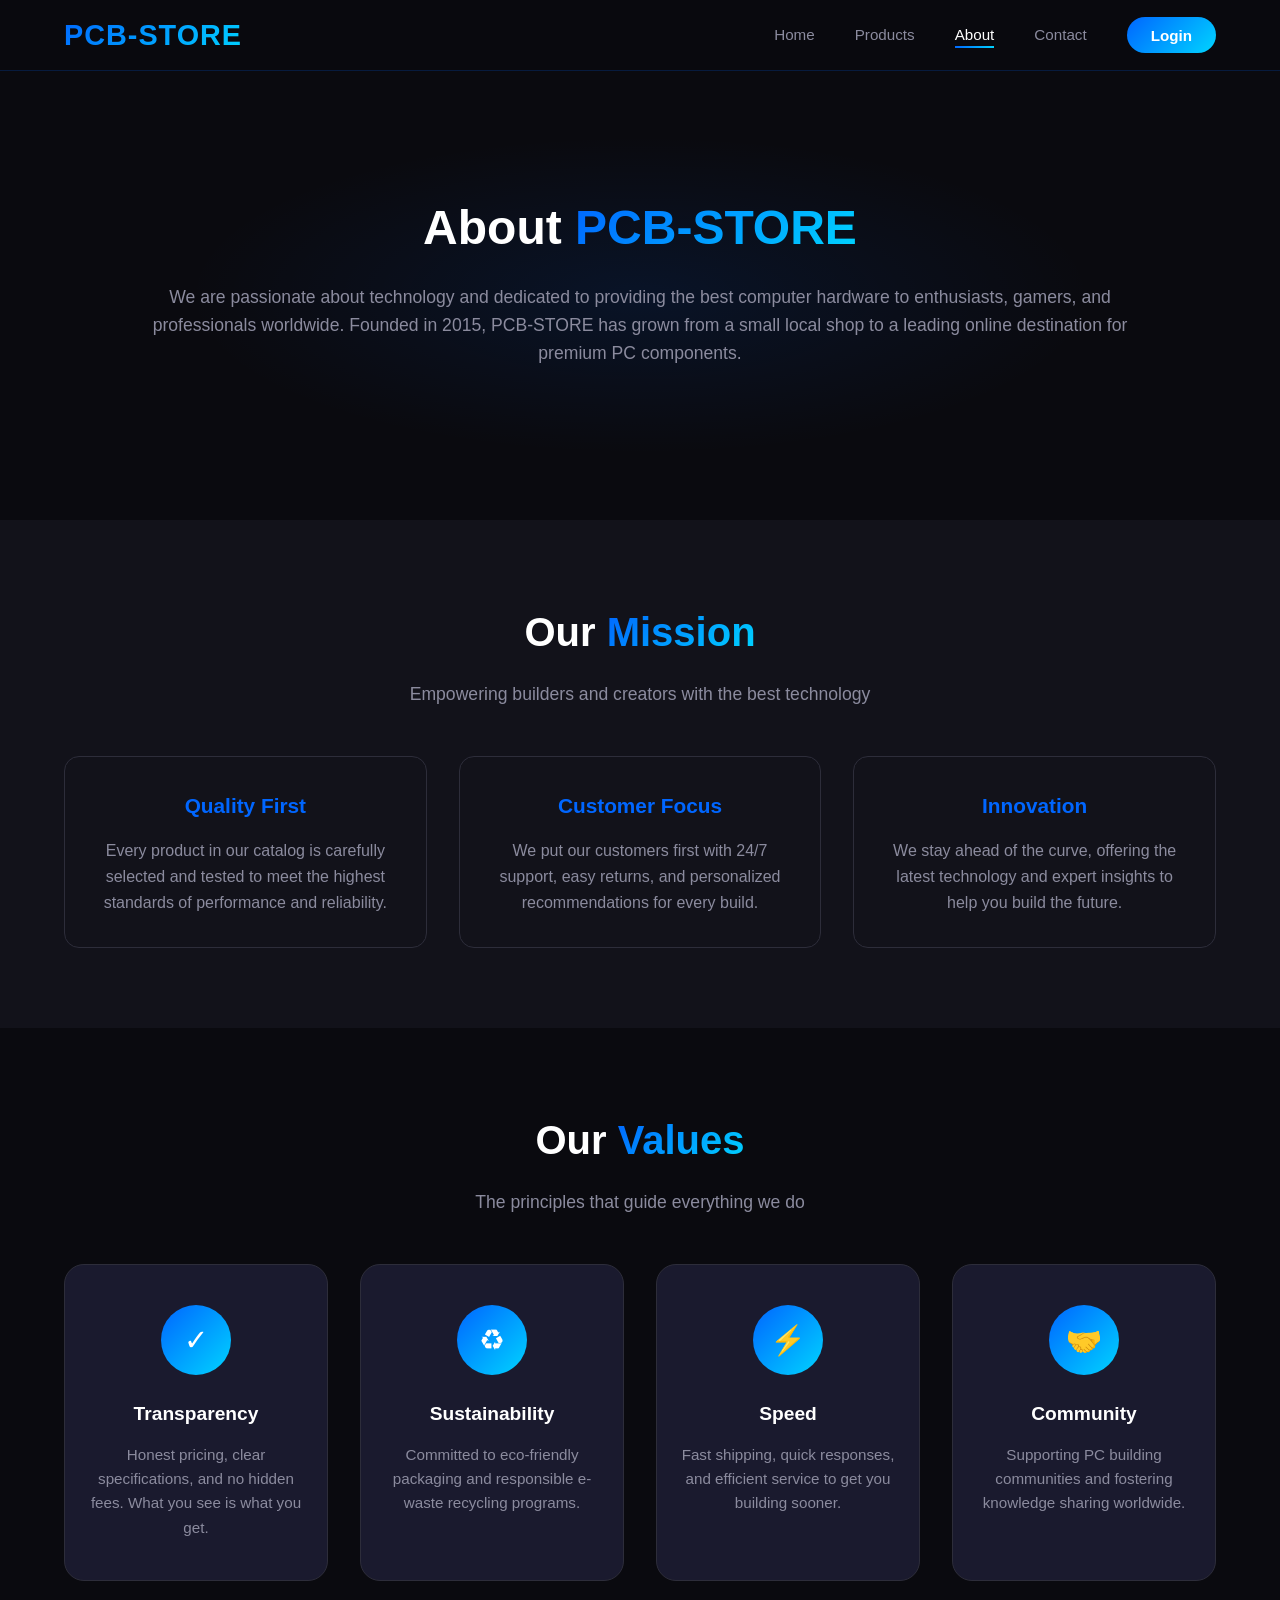
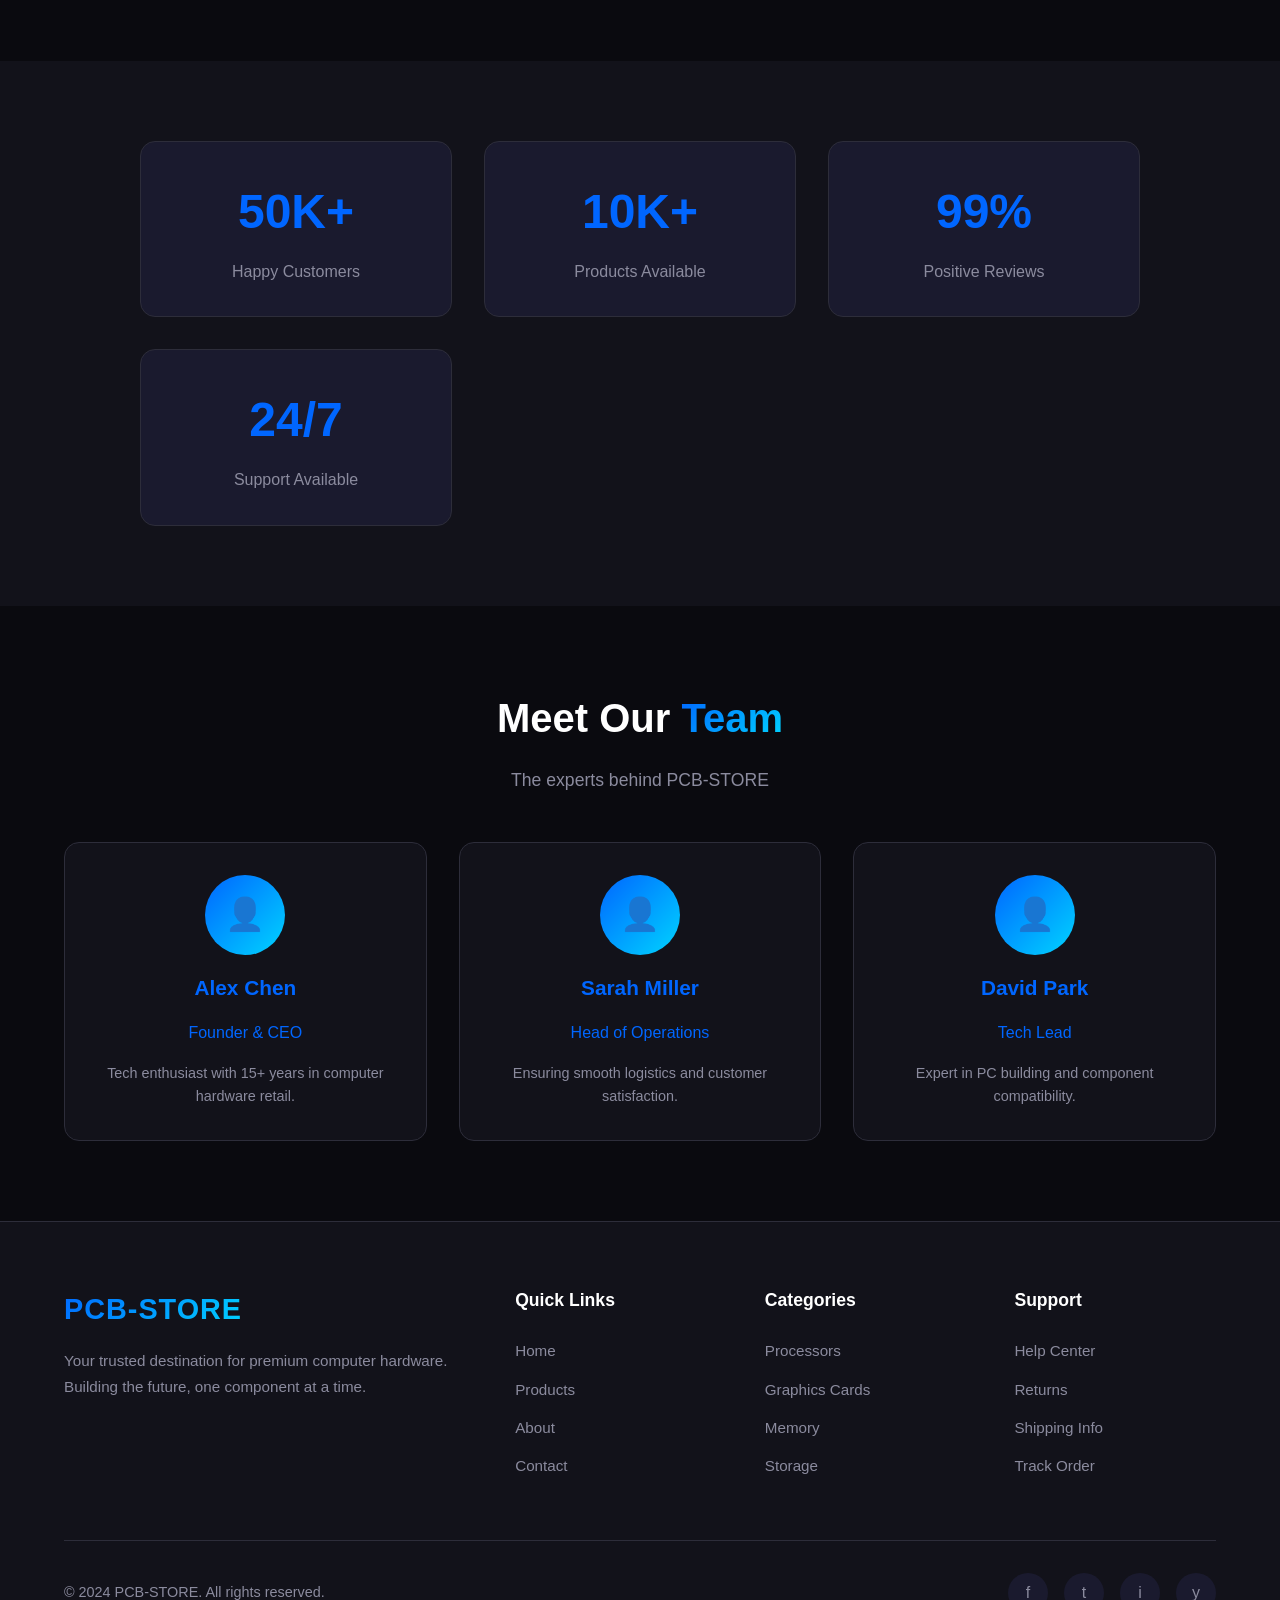
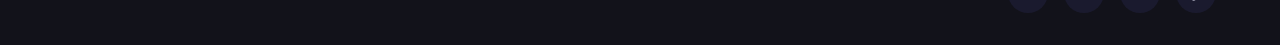
==== about.html @ 5271b7f1 "first commit" ====
<!DOCTYPE html>
<html lang="en">
<head>
    <meta charset="UTF-8">
    <meta name="viewport" content="width=device-width, initial-scale=1.0">
    <title>About | PCB-STORE</title>
    <link rel="stylesheet" href="css/style.css">
</head>
<body>
    <!-- Navigation -->
    <nav class="navbar">
        <div class="nav-container">
            <a href="index.html" class="logo">PCB-STORE</a>
            <ul class="nav-menu" id="navMenu">
                <li><a href="index.html">Home</a></li>
                <li><a href="products.html">Products</a></li>
                <li><a href="about.html" class="active">About</a></li>
                <li><a href="contact.html">Contact</a></li>
                <li><a href="login.html" class="btn-login">Login</a></li>
            </ul>
            <div class="hamburger" id="hamburger">
                <span></span>
                <span></span>
                <span></span>
            </div>
        </div>
    </nav>

    <main>
        <!-- About Hero -->
        <section class="about-hero">
            <div class="about-content">
                <h1>About <span>PCB-STORE</span></h1>
                <p>We are passionate about technology and dedicated to providing the best computer hardware to enthusiasts, gamers, and professionals worldwide. Founded in 2015, PCB-STORE has grown from a small local shop to a leading online destination for premium PC components.</p>
            </div>
        </section>

        <!-- Mission Section -->
        <section class="section features">
            <div class="section-header">
                <h2>Our <span>Mission</span></h2>
                <p>Empowering builders and creators with the best technology</p>
            </div>
            <div class="about-grid">
                <div class="about-card">
                    <h3>Quality First</h3>
                    <p>Every product in our catalog is carefully selected and tested to meet the highest standards of performance and reliability.</p>
                </div>
                <div class="about-card">
                    <h3>Customer Focus</h3>
                    <p>We put our customers first with 24/7 support, easy returns, and personalized recommendations for every build.</p>
                </div>
                <div class="about-card">
                    <h3>Innovation</h3>
                    <p>We stay ahead of the curve, offering the latest technology and expert insights to help you build the future.</p>
                </div>
            </div>
        </section>

        <!-- Values Section -->
        <section class="section">
            <div class="section-header">
                <h2>Our <span>Values</span></h2>
                <p>The principles that guide everything we do</p>
            </div>
            <div class="features-grid">
                <div class="feature-card">
                    <div class="feature-icon">✓</div>
                    <h3>Transparency</h3>
                    <p>Honest pricing, clear specifications, and no hidden fees. What you see is what you get.</p>
                </div>
                <div class="feature-card">
                    <div class="feature-icon">♻</div>
                    <h3>Sustainability</h3>
                    <p>Committed to eco-friendly packaging and responsible e-waste recycling programs.</p>
                </div>
                <div class="feature-card">
                    <div class="feature-icon">⚡</div>
                    <h3>Speed</h3>
                    <p>Fast shipping, quick responses, and efficient service to get you building sooner.</p>
                </div>
                <div class="feature-card">
                    <div class="feature-icon">🤝</div>
                    <h3>Community</h3>
                    <p>Supporting PC building communities and fostering knowledge sharing worldwide.</p>
                </div>
            </div>
        </section>

        <!-- Stats Section -->
        <section class="section" style="background: var(--dark-card);">
            <div class="features-grid" style="max-width: 1000px;">
                <div class="about-card" style="background: var(--dark-surface);">
                    <h3 style="font-size: 3rem; color: var(--primary-color); margin-bottom: 0.5rem;">50K+</h3>
                    <p>Happy Customers</p>
                </div>
                <div class="about-card" style="background: var(--dark-surface);">
                    <h3 style="font-size: 3rem; color: var(--primary-color); margin-bottom: 0.5rem;">10K+</h3>
                    <p>Products Available</p>
                </div>
                <div class="about-card" style="background: var(--dark-surface);">
                    <h3 style="font-size: 3rem; color: var(--primary-color); margin-bottom: 0.5rem;">99%</h3>
                    <p>Positive Reviews</p>
                </div>
                <div class="about-card" style="background: var(--dark-surface);">
                    <h3 style="font-size: 3rem; color: var(--primary-color); margin-bottom: 0.5rem;">24/7</h3>
                    <p>Support Available</p>
                </div>
            </div>
        </section>

        <!-- Team Section -->
        <section class="section">
            <div class="section-header">
                <h2>Meet Our <span>Team</span></h2>
                <p>The experts behind PCB-STORE</p>
            </div>
            <div class="about-grid">
                <div class="about-card">
                    <div style="width: 80px; height: 80px; background: var(--gradient-tech); border-radius: 50%; margin: 0 auto 1rem; display: flex; align-items: center; justify-content: center; font-size: 2rem; color: white;">👤</div>
                    <h3>Alex Chen</h3>
                    <p style="color: var(--primary-color);">Founder & CEO</p>
                    <p style="font-size: 0.9rem; margin-top: 1rem;">Tech enthusiast with 15+ years in computer hardware retail.</p>
                </div>
                <div class="about-card">
                    <div style="width: 80px; height: 80px; background: var(--gradient-tech); border-radius: 50%; margin: 0 auto 1rem; display: flex; align-items: center; justify-content: center; font-size: 2rem; color: white;">👤</div>
                    <h3>Sarah Miller</h3>
                    <p style="color: var(--primary-color);">Head of Operations</p>
                    <p style="font-size: 0.9rem; margin-top: 1rem;">Ensuring smooth logistics and customer satisfaction.</p>
                </div>
                <div class="about-card">
                    <div style="width: 80px; height: 80px; background: var(--gradient-tech); border-radius: 50%; margin: 0 auto 1rem; display: flex; align-items: center; justify-content: center; font-size: 2rem; color: white;">👤</div>
                    <h3>David Park</h3>
                    <p style="color: var(--primary-color);">Tech Lead</p>
                    <p style="font-size: 0.9rem; margin-top: 1rem;">Expert in PC building and component compatibility.</p>
                </div>
            </div>
        </section>
    </main>

    <!-- Footer -->
    <footer class="footer">
        <div class="footer-container">
            <div class="footer-top">
                <div class="footer-brand">
                    <a href="index.html" class="logo">PCB-STORE</a>
                    <p>Your trusted destination for premium computer hardware. Building the future, one component at a time.</p>
                </div>
                <div class="footer-links">
                    <h4>Quick Links</h4>
                    <ul>
                        <li><a href="index.html">Home</a></li>
                        <li><a href="products.html">Products</a></li>
                        <li><a href="about.html">About</a></li>
                        <li><a href="contact.html">Contact</a></li>
                    </ul>
                </div>
                <div class="footer-links">
                    <h4>Categories</h4>
                    <ul>
                        <li><a href="products.html">Processors</a></li>
                        <li><a href="products.html">Graphics Cards</a></li>
                        <li><a href="products.html">Memory</a></li>
                        <li><a href="products.html">Storage</a></li>
                    </ul>
                </div>
                <div class="footer-links">
                    <h4>Support</h4>
                    <ul>
                        <li><a href="contact.html">Help Center</a></li>
                        <li><a href="contact.html">Returns</a></li>
                        <li><a href="contact.html">Shipping Info</a></li>
                        <li><a href="contact.html">Track Order</a></li>
                    </ul>
                </div>
            </div>
            <div class="footer-bottom">
                <p>&copy; 2024 PCB-STORE. All rights reserved.</p>
                <div class="social-links">
                    <a href="#" aria-label="Facebook">f</a>
                    <a href="#" aria-label="Twitter">t</a>
                    <a href="#" aria-label="Instagram">i</a>
                    <a href="#" aria-label="YouTube">y</a>
                </div>
            </div>
        </div>
    </footer>

    <!-- Mobile Menu Toggle -->
    <script>
        const hamburger = document.getElementById('hamburger');
        const navMenu = document.getElementById('navMenu');

        hamburger.addEventListener('click', () => {
            navMenu.classList.toggle('active');
        });

        document.querySelectorAll('.nav-menu a').forEach(link => {
            link.addEventListener('click', () => {
                navMenu.classList.remove('active');
            });
        });
    </script>
</body>
</html>
---- css/style.css ----
/* PCB-STORE E-Commerce Styles */

/* CSS Variables - Tech Theme */
:root {
    --primary-color: #0066ff;
    --primary-dark: #004bbd;
    --primary-light: #4d94ff;
    --secondary-color: #00d4ff;
    --dark-bg: #0a0a0f;
    --dark-card: #12121a;
    --dark-surface: #1a1a2e;
    --white: #ffffff;
    --light-gray: #f5f5f7;
    --gray: #8b8b9e;
    --dark-gray: #2d2d3a;
    --success: #00c853;
    --error: #ff1744;
    --gradient-tech: linear-gradient(135deg, #0066ff 0%, #00d4ff 100%);
    --shadow-glow: 0 0 30px rgba(0, 102, 255, 0.3);
    --shadow-card: 0 10px 40px rgba(0, 0, 0, 0.4);
    --transition: all 0.3s cubic-bezier(0.4, 0, 0.2, 1);
}

/* Reset & Base */
* {
    margin: 0;
    padding: 0;
    box-sizing: border-box;
}

html {
    scroll-behavior: smooth;
}

body {
    font-family: 'Segoe UI', Tahoma, Geneva, Verdana, sans-serif;
    background-color: var(--dark-bg);
    color: var(--white);
    line-height: 1.6;
    min-height: 100vh;
    display: flex;
    flex-direction: column;
}

a {
    text-decoration: none;
    color: inherit;
    transition: var(--transition);
}

img {
    max-width: 100%;
    height: auto;
    display: block;
}

/* Navigation */
.navbar {
    position: fixed;
    top: 0;
    left: 0;
    right: 0;
    z-index: 1000;
    background: rgba(10, 10, 15, 0.95);
    backdrop-filter: blur(20px);
    border-bottom: 1px solid rgba(0, 102, 255, 0.2);
    padding: 0 5%;
}

.nav-container {
    max-width: 1400px;
    margin: 0 auto;
    display: flex;
    justify-content: space-between;
    align-items: center;
    height: 70px;
}

.logo {
    font-size: 1.8rem;
    font-weight: 700;
    background: var(--gradient-tech);
    -webkit-background-clip: text;
    -webkit-text-fill-color: transparent;
    background-clip: text;
    letter-spacing: 1px;
}

.logo span {
    color: var(--white);
    -webkit-text-fill-color: var(--white);
}

.nav-menu {
    display: flex;
    list-style: none;
    gap: 2.5rem;
    align-items: center;
}

.nav-menu a {
    color: var(--gray);
    font-weight: 500;
    font-size: 0.95rem;
    position: relative;
}

.nav-menu a:hover,
.nav-menu a.active {
    color: var(--white);
}

.nav-menu a::after {
    content: '';
    position: absolute;
    bottom: -5px;
    left: 0;
    width: 0;
    height: 2px;
    background: var(--gradient-tech);
    transition: var(--transition);
}

.nav-menu a:hover::after,
.nav-menu a.active::after {
    width: 100%;
}

.nav-menu .btn-login {
    background: var(--gradient-tech);
    color: var(--white);
    padding: 0.6rem 1.5rem;
    border-radius: 25px;
    font-weight: 600;
}

.nav-menu .btn-login:hover {
    transform: translateY(-2px);
    box-shadow: var(--shadow-glow);
}

.nav-menu .btn-login::after {
    display: none;
}

/* Hamburger Menu */
.hamburger {
    display: none;
    flex-direction: column;
    cursor: pointer;
    gap: 5px;
}

.hamburger span {
    width: 25px;
    height: 2px;
    background: var(--white);
    transition: var(--transition);
}

/* Main Content */
main {
    margin-top: 70px;
    flex: 1;
}

/* Hero Section */
.hero {
    min-height: calc(100vh - 70px);
    display: flex;
    align-items: center;
    justify-content: center;
    background: 
        radial-gradient(ellipse at 20% 50%, rgba(0, 102, 255, 0.15) 0%, transparent 50%),
        radial-gradient(ellipse at 80% 20%, rgba(0, 212, 255, 0.1) 0%, transparent 40%),
        var(--dark-bg);
    position: relative;
    overflow: hidden;
    padding: 2rem 5%;
}

.hero::before {
    content: '';
    position: absolute;
    top: 0;
    left: 0;
    right: 0;
    bottom: 0;
    background: url("data:image/svg+xml,%3Csvg width='60' height='60' viewBox='0 0 60 60' xmlns='http://www.w3.org/2000/svg'%3E%3Cg fill='none' fill-rule='evenodd'%3E%3Cg fill='%230066ff' fill-opacity='0.05'%3E%3Cpath d='M36 34v-4h-2v4h-4v2h4v4h2v-4h4v-2h-4zm0-30V0h-2v4h-4v2h4v4h2V6h4V4h-4zM6 34v-4H4v4H0v2h4v4h2v-4h4v-2H6zM6 4V0H4v4H0v2h4v4h2V6h4V4H6z'/%3E%3C/g%3E%3C/g%3E%3C/svg%3E");
    opacity: 0.5;
}

.hero-content {
    max-width: 1400px;
    width: 100%;
    display: grid;
    grid-template-columns: 1fr 1fr;
    gap: 4rem;
    align-items: center;
    position: relative;
    z-index: 1;
}

.hero-text h1 {
    font-size: 3.5rem;
    font-weight: 800;
    line-height: 1.2;
    margin-bottom: 1.5rem;
}

.hero-text h1 .gradient {
    background: var(--gradient-tech);
    -webkit-background-clip: text;
    -webkit-text-fill-color: transparent;
    background-clip: text;
}

.hero-text p {
    font-size: 1.2rem;
    color: var(--gray);
    margin-bottom: 2rem;
    max-width: 500px;
}

.hero-buttons {
    display: flex;
    gap: 1rem;
    flex-wrap: wrap;
}

.btn {
    display: inline-flex;
    align-items: center;
    justify-content: center;
    padding: 1rem 2.5rem;
    border-radius: 50px;
    font-weight: 600;
    font-size: 1rem;
    transition: var(--transition);
    border: none;
    cursor: pointer;
}

.btn-primary {
    background: var(--gradient-tech);
    color: var(--white);
    box-shadow: 0 4px 15px rgba(0, 102, 255, 0.4);
}

.btn-primary:hover {
    transform: translateY(-3px);
    box-shadow: var(--shadow-glow);
}

.btn-secondary {
    background: transparent;
    color: var(--white);
    border: 2px solid var(--primary-color);
}

.btn-secondary:hover {
    background: var(--primary-color);
    transform: translateY(-3px);
}

.hero-image {
    display: flex;
    justify-content: center;
    align-items: center;
    position: relative;
}

.hero-image::before {
    content: '';
    position: absolute;
    width: 400px;
    height: 400px;
    background: var(--gradient-tech);
    border-radius: 50%;
    filter: blur(100px);
    opacity: 0.3;
    animation: pulse 4s ease-in-out infinite;
}

@keyframes pulse {
    0%, 100% { transform: scale(1); opacity: 0.3; }
    50% { transform: scale(1.1); opacity: 0.5; }
}

.hero-image img {
    max-width: 100%;
    animation: float 6s ease-in-out infinite;
    filter: drop-shadow(0 20px 40px rgba(0, 102, 255, 0.3));
}

@keyframes float {
    0%, 100% { transform: translateY(0); }
    50% { transform: translateY(-20px); }
}

/* Section Styles */
.section {
    padding: 5rem 5%;
}

.section-header {
    text-align: center;
    margin-bottom: 3rem;
}

.section-header h2 {
    font-size: 2.5rem;
    font-weight: 700;
    margin-bottom: 1rem;
}

.section-header h2 span {
    background: var(--gradient-tech);
    -webkit-background-clip: text;
    -webkit-text-fill-color: transparent;
    background-clip: text;
}

.section-header p {
    color: var(--gray);
    font-size: 1.1rem;
    max-width: 600px;
    margin: 0 auto;
}

/* Products Grid */
.products-grid {
    max-width: 1400px;
    margin: 0 auto;
    display: grid;
    grid-template-columns: repeat(auto-fit, minmax(280px, 1fr));
    gap: 2rem;
}

.product-card {
    background: var(--dark-card);
    border-radius: 20px;
    overflow: hidden;
    border: 1px solid var(--dark-gray);
    transition: var(--transition);
    position: relative;
}

.product-card:hover {
    transform: translateY(-10px);
    border-color: var(--primary-color);
    box-shadow: var(--shadow-card), 0 0 30px rgba(0, 102, 255, 0.2);
}

.product-image {
    position: relative;
    height: 220px;
    background: var(--dark-surface);
    display: flex;
    align-items: center;
    justify-content: center;
    overflow: hidden;
}

.product-image img {
    max-height: 80%;
    transition: var(--transition);
}

.product-card:hover .product-image img {
    transform: scale(1.1);
}

.product-badge {
    position: absolute;
    top: 15px;
    left: 15px;
    background: var(--gradient-tech);
    color: var(--white);
    padding: 0.4rem 1rem;
    border-radius: 20px;
    font-size: 0.8rem;
    font-weight: 600;
}

.product-info {
    padding: 1.5rem;
}

.product-info h3 {
    font-size: 1.1rem;
    font-weight: 600;
    margin-bottom: 0.5rem;
    white-space: nowrap;
    overflow: hidden;
    text-overflow: ellipsis;
}

.product-info .category {
    color: var(--gray);
    font-size: 0.85rem;
    margin-bottom: 0.8rem;
}

.product-price {
    display: flex;
    align-items: center;
    gap: 0.8rem;
    margin-bottom: 1rem;
}

.current-price {
    font-size: 1.4rem;
    font-weight: 700;
    color: var(--primary-color);
}

.original-price {
    font-size: 1rem;
    color: var(--gray);
    text-decoration: line-through;
}

.btn-add-cart {
    width: 100%;
    padding: 0.9rem;
    background: var(--dark-surface);
    color: var(--white);
    border: 1px solid var(--primary-color);
    border-radius: 12px;
    font-weight: 600;
    cursor: pointer;
    transition: var(--transition);
    display: flex;
    align-items: center;
    justify-content: center;
    gap: 0.5rem;
}

.btn-add-cart:hover {
    background: var(--gradient-tech);
    border-color: transparent;
    transform: translateY(-2px);
}

/* Features Section */
.features {
    background: var(--dark-card);
}

.features-grid {
    max-width: 1400px;
    margin: 0 auto;
    display: grid;
    grid-template-columns: repeat(auto-fit, minmax(250px, 1fr));
    gap: 2rem;
}

.feature-card {
    text-align: center;
    padding: 2.5rem 1.5rem;
    background: var(--dark-surface);
    border-radius: 20px;
    border: 1px solid var(--dark-gray);
    transition: var(--transition);
}

.feature-card:hover {
    border-color: var(--primary-color);
    transform: translateY(-5px);
    box-shadow: 0 10px 30px rgba(0, 102, 255, 0.2);
}

.feature-icon {
    width: 70px;
    height: 70px;
    background: var(--gradient-tech);
    border-radius: 50%;
    display: flex;
    align-items: center;
    justify-content: center;
    margin: 0 auto 1.5rem;
    font-size: 1.8rem;
}

.feature-card h3 {
    font-size: 1.2rem;
    margin-bottom: 0.8rem;
}

.feature-card p {
    color: var(--gray);
    font-size: 0.95rem;
}

/* About Page Styles */
.about-hero {
    min-height: 50vh;
    display: flex;
    align-items: center;
    justify-content: center;
    text-align: center;
    background: 
        radial-gradient(ellipse at 50% 50%, rgba(0, 102, 255, 0.1) 0%, transparent 50%),
        var(--dark-bg);
    padding: 4rem 5%;
}

.about-hero h1 {
    font-size: 3rem;
    margin-bottom: 1rem;
}

.about-hero h1 span {
    background: var(--gradient-tech);
    -webkit-background-clip: text;
    -webkit-text-fill-color: transparent;
    background-clip: text;
}

.about-content {
    max-width: 1000px;
    margin: 0 auto;
}

.about-content p {
    color: var(--gray);
    font-size: 1.1rem;
    margin-bottom: 2rem;
    text-align: center;
}

.about-grid {
    display: grid;
    grid-template-columns: repeat(auto-fit, minmax(300px, 1fr));
    gap: 2rem;
    margin-top: 3rem;
}

.about-card {
    background: var(--dark-card);
    padding: 2rem;
    border-radius: 15px;
    border: 1px solid var(--dark-gray);
    text-align: center;
}

.about-card h3 {
    color: var(--primary-color);
    margin-bottom: 1rem;
    font-size: 1.3rem;
}

.about-card p {
    color: var(--gray);
    margin: 0;
}

/* Contact Page Styles */
.contact-container {
    max-width: 1200px;
    margin: 0 auto;
    display: grid;
    grid-template-columns: 1fr 1fr;
    gap: 4rem;
}

.contact-form-wrapper {
    background: var(--dark-card);
    padding: 2.5rem;
    border-radius: 20px;
    border: 1px solid var(--dark-gray);
}

.contact-form-wrapper h2 {
    font-size: 1.8rem;
    margin-bottom: 1.5rem;
}

.contact-form-wrapper h2 span {
    background: var(--gradient-tech);
    -webkit-background-clip: text;
    -webkit-text-fill-color: transparent;
    background-clip: text;
}

.form-group {
    margin-bottom: 1.5rem;
}

.form-group label {
    display: block;
    margin-bottom: 0.5rem;
    color: var(--gray);
    font-size: 0.9rem;
}

.form-group input,
.form-group textarea {
    width: 100%;
    padding: 1rem 1.2rem;
    background: var(--dark-surface);
    border: 1px solid var(--dark-gray);
    border-radius: 12px;
    color: var(--white);
    font-size: 1rem;
    transition: var(--transition);
    font-family: inherit;
}

.form-group input:focus,
.form-group textarea:focus {
    outline: none;
    border-color: var(--primary-color);
    box-shadow: 0 0 15px rgba(0, 102, 255, 0.2);
}

.form-group textarea {
    min-height: 150px;
    resize: vertical;
}

.contact-info-wrapper {
    display: flex;
    flex-direction: column;
    gap: 2rem;
}

.contact-info-card {
    background: var(--dark-card);
    padding: 2rem;
    border-radius: 20px;
    border: 1px solid var(--dark-gray);
    transition: var(--transition);
}

.contact-info-card:hover {
    border-color: var(--primary-color);
    transform: translateX(10px);
}

.contact-info-card h3 {
    font-size: 1.3rem;
    margin-bottom: 1.5rem;
}

.contact-info-card h3 span {
    background: var(--gradient-tech);
    -webkit-background-clip: text;
    -webkit-text-fill-color: transparent;
    background-clip: text;
}

.info-item {
    display: flex;
    align-items: flex-start;
    gap: 1rem;
    margin-bottom: 1.2rem;
}

.info-icon {
    width: 45px;
    height: 45px;
    background: var(--dark-surface);
    border-radius: 12px;
    display: flex;
    align-items: center;
    justify-content: center;
    color: var(--primary-color);
    font-size: 1.2rem;
    flex-shrink: 0;
}

.info-content h4 {
    font-size: 0.95rem;
    margin-bottom: 0.3rem;
}

.info-content p {
    color: var(--gray);
    font-size: 0.9rem;
}

/* Auth Pages (Login & Register) */
.auth-section {
    min-height: calc(100vh - 70px);
    display: flex;
    align-items: center;
    justify-content: center;
    padding: 2rem 5%;
    background: 
        radial-gradient(ellipse at 20% 50%, rgba(0, 102, 255, 0.1) 0%, transparent 50%),
        radial-gradient(ellipse at 80% 50%, rgba(0, 212, 255, 0.1) 0%, transparent 50%),
        var(--dark-bg);
}

.auth-container {
    width: 100%;
    max-width: 450px;
}

.auth-card {
    background: var(--dark-card);
    padding: 3rem 2.5rem;
    border-radius: 24px;
    border: 1px solid var(--dark-gray);
    box-shadow: var(--shadow-card);
}

.auth-header {
    text-align: center;
    margin-bottom: 2rem;
}

.auth-header h2 {
    font-size: 2rem;
    margin-bottom: 0.5rem;
}

.auth-header h2 span {
    background: var(--gradient-tech);
    -webkit-background-clip: text;
    -webkit-text-fill-color: transparent;
    background-clip: text;
}

.auth-header p {
    color: var(--gray);
}

.auth-form .form-group {
    margin-bottom: 1.2rem;
}

.auth-form .btn {
    width: 100%;
    margin-top: 1rem;
}

.auth-footer {
    text-align: center;
    margin-top: 1.5rem;
    color: var(--gray);
}

.auth-footer a {
    color: var(--primary-color);
    font-weight: 600;
}

.auth-footer a:hover {
    text-decoration: underline;
}

/* Footer */
.footer {
    background: var(--dark-card);
    border-top: 1px solid var(--dark-gray);
    padding: 4rem 5% 2rem;
}

.footer-container {
    max-width: 1400px;
    margin: 0 auto;
}

.footer-top {
    display: grid;
    grid-template-columns: 2fr 1fr 1fr 1fr;
    gap: 3rem;
    margin-bottom: 3rem;
}

.footer-brand .logo {
    margin-bottom: 1rem;
    display: inline-block;
}

.footer-brand p {
    color: var(--gray);
    font-size: 0.95rem;
    line-height: 1.7;
}

.footer-links h4 {
    font-size: 1.1rem;
    margin-bottom: 1.5rem;
    color: var(--white);
}

.footer-links ul {
    list-style: none;
}

.footer-links li {
    margin-bottom: 0.8rem;
}

.footer-links a {
    color: var(--gray);
    font-size: 0.95rem;
    transition: var(--transition);
}

.footer-links a:hover {
    color: var(--primary-color);
    padding-left: 5px;
}

.footer-bottom {
    display: flex;
    justify-content: space-between;
    align-items: center;
    padding-top: 2rem;
    border-top: 1px solid var(--dark-gray);
}

.footer-bottom p {
    color: var(--gray);
    font-size: 0.9rem;
}

.social-links {
    display: flex;
    gap: 1rem;
}

.social-links a {
    width: 40px;
    height: 40px;
    background: var(--dark-surface);
    border-radius: 50%;
    display: flex;
    align-items: center;
    justify-content: center;
    color: var(--gray);
    transition: var(--transition);
}

.social-links a:hover {
    background: var(--gradient-tech);
    color: var(--white);
    transform: translateY(-3px);
}

/* Responsive Design */
@media (max-width: 1024px) {
    .hero-content {
        grid-template-columns: 1fr;
        text-align: center;
    }

    .hero-text p {
        margin: 0 auto 2rem;
    }

    .hero-buttons {
        justify-content: center;
    }

    .hero-image {
        order: -1;
    }

    .contact-container {
        grid-template-columns: 1fr;
    }

    .footer-top {
        grid-template-columns: 1fr 1fr;
    }
}

@media (max-width: 768px) {
    .hamburger {
        display: flex;
    }

    .nav-menu {
        position: fixed;
        top: 70px;
        left: 0;
        right: 0;
        background: var(--dark-bg);
        flex-direction: column;
        padding: 2rem;
        gap: 1.5rem;
        border-bottom: 1px solid var(--dark-gray);
        transform: translateY(-150%);
        opacity: 0;
        transition: var(--transition);
    }

    .nav-menu.active {
        transform: translateY(0);
        opacity: 1;
    }

    .hero-text h1 {
        font-size: 2.5rem;
    }

    .section-header h2 {
        font-size: 2rem;
    }

    .products-grid {
        grid-template-columns: repeat(auto-fit, minmax(250px, 1fr));
    }

    .footer-top {
        grid-template-columns: 1fr;
        text-align: center;
    }

    .footer-bottom {
        flex-direction: column;
        gap: 1rem;
    }

    .about-hero h1 {
        font-size: 2rem;
    }
}

@media (max-width: 480px) {
    .hero-text h1 {
        font-size: 2rem;
    }

    .hero-text p {
        font-size: 1rem;
    }

    .btn {
        padding: 0.8rem 1.8rem;
        font-size: 0.9rem;
    }

    .auth-card {
        padding: 2rem 1.5rem;
    }

    .contact-form-wrapper {
        padding: 1.5rem;
    }
}

/* Utility Classes */
.text-center {
    text-align: center;
}

.mb-1 { margin-bottom: 0.5rem; }
.mb-2 { margin-bottom: 1rem; }
.mb-3 { margin-bottom: 1.5rem; }
.mb-4 { margin-bottom: 2rem; }

.mt-1 { margin-top: 0.5rem; }
.mt-2 { margin-top: 1rem; }
.mt-3 { margin-top: 1.5rem; }
.mt-4 { margin-top: 2rem; }
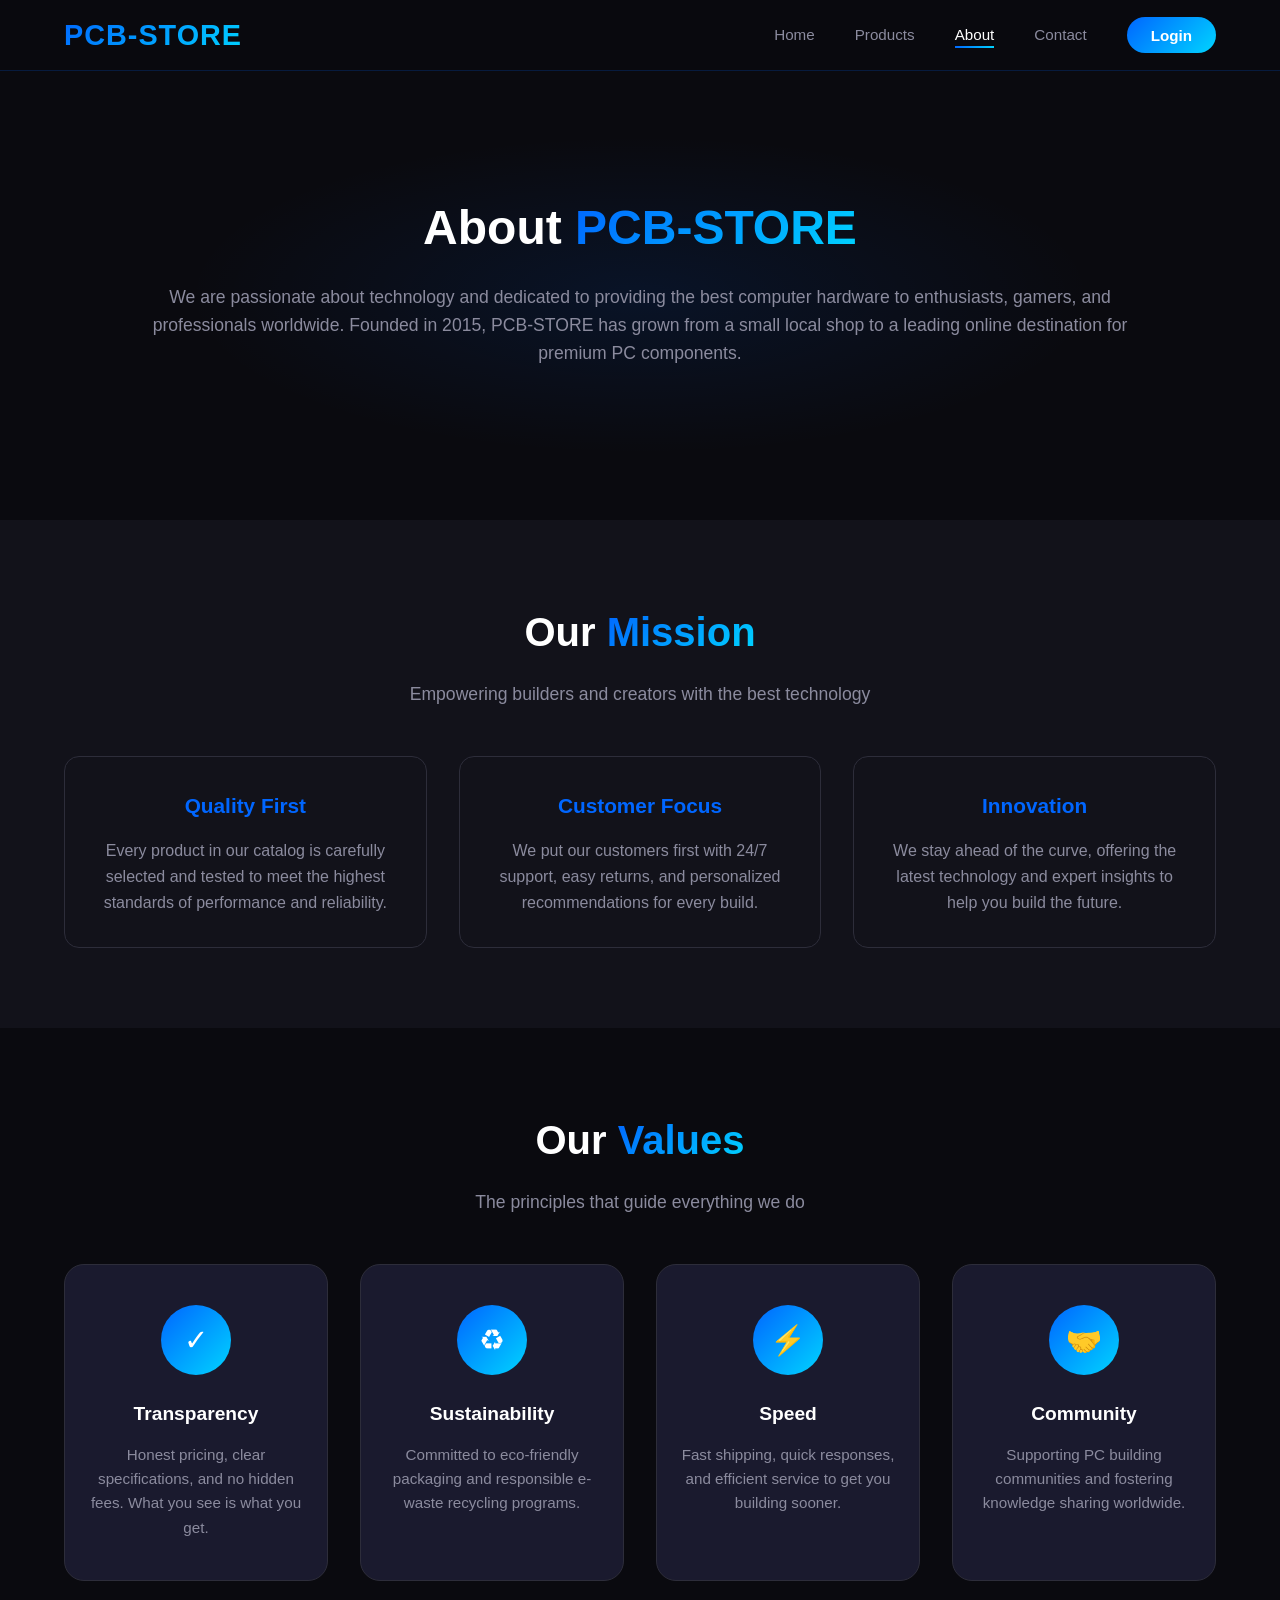
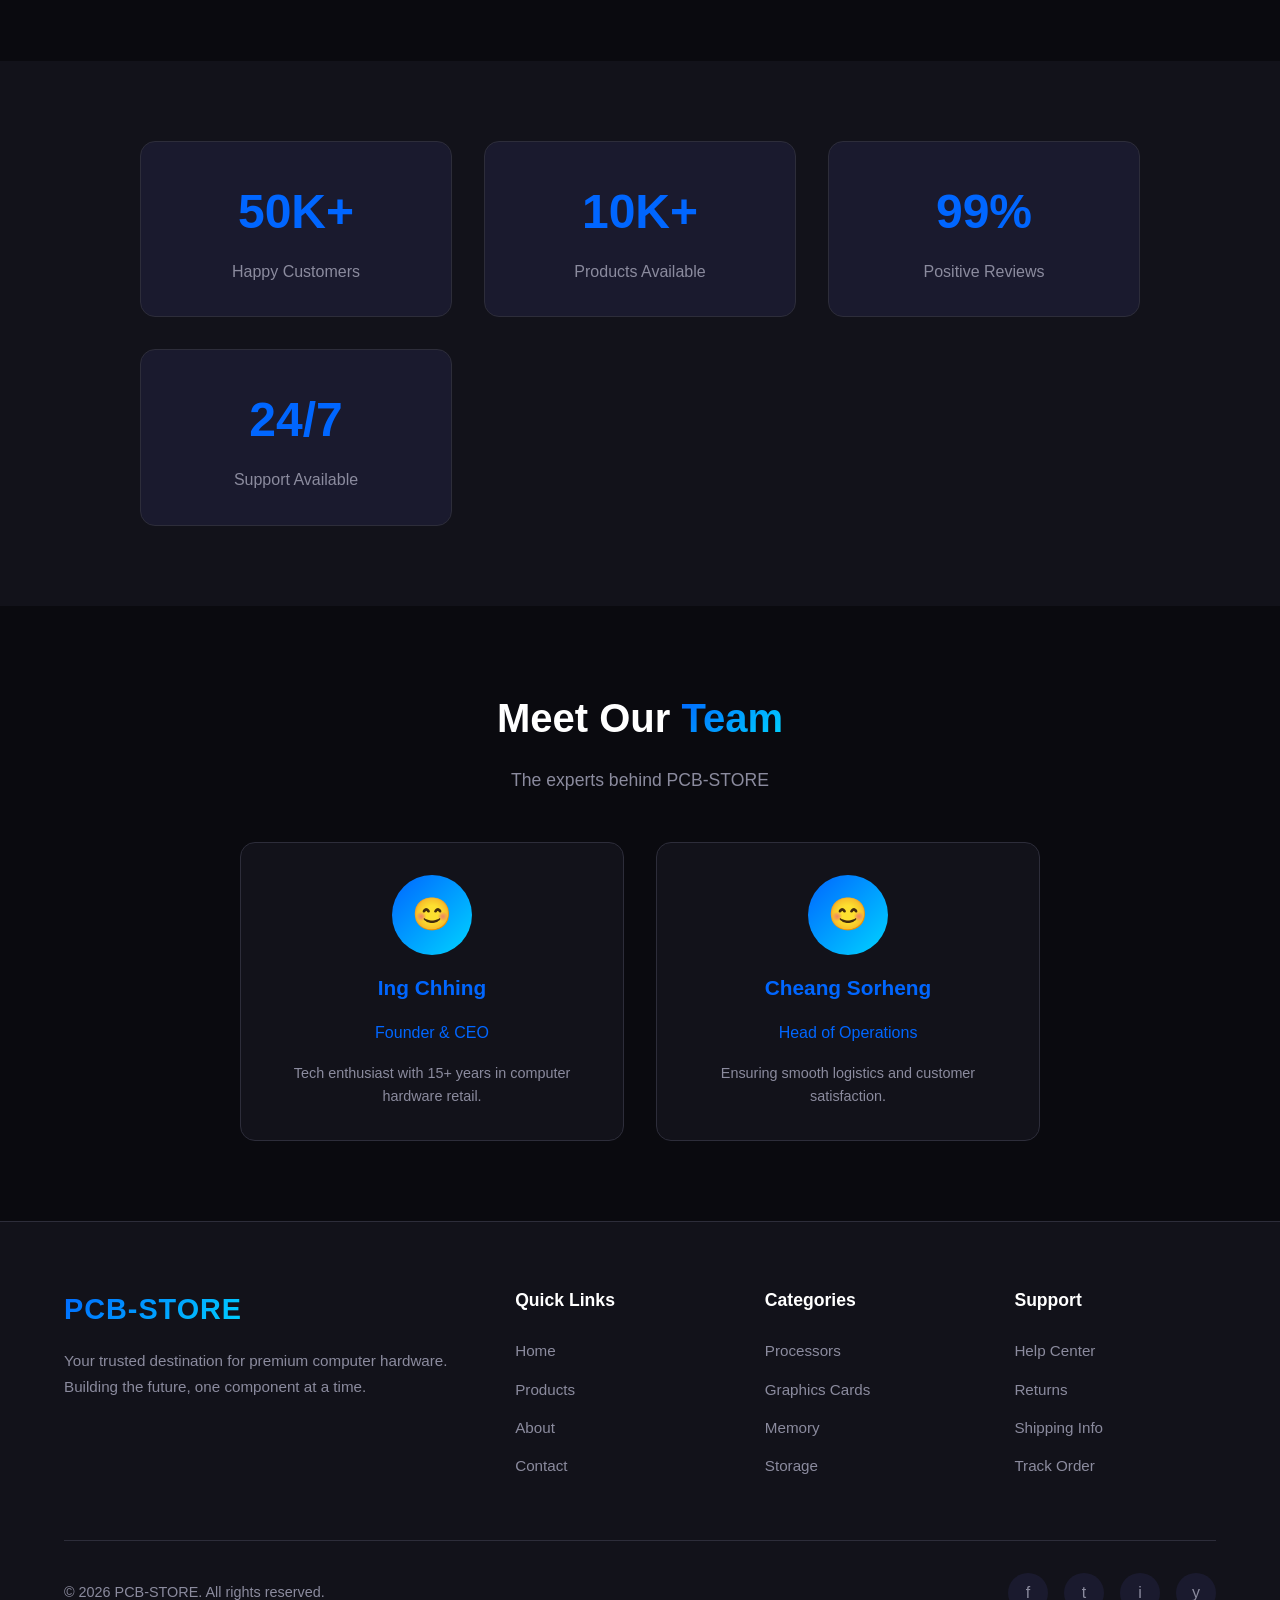
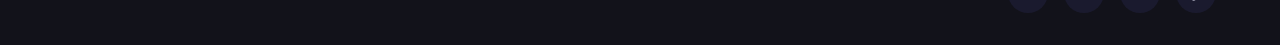
==== commit ee5c6c06: "update project" ====
--- a/about.html
+++ b/about.html
@@ -115,24 +115,18 @@
                 <h2>Meet Our <span>Team</span></h2>
                 <p>The experts behind PCB-STORE</p>
             </div>
-            <div class="about-grid">
+            <div style="max-width: 800px; margin: 0 auto; display: grid; grid-template-columns: repeat(2, 1fr); gap: 2rem;">
                 <div class="about-card">
-                    <div style="width: 80px; height: 80px; background: var(--gradient-tech); border-radius: 50%; margin: 0 auto 1rem; display: flex; align-items: center; justify-content: center; font-size: 2rem; color: white;">👤</div>
-                    <h3>Alex Chen</h3>
+                    <div style="width: 80px; height: 80px; background: var(--gradient-tech); border-radius: 50%; margin: 0 auto 1rem; display: flex; align-items: center; justify-content: center; font-size: 2rem; color: white;">😊</div>
+                    <h3>Ing Chhing</h3>
                     <p style="color: var(--primary-color);">Founder & CEO</p>
                     <p style="font-size: 0.9rem; margin-top: 1rem;">Tech enthusiast with 15+ years in computer hardware retail.</p>
                 </div>
                 <div class="about-card">
-                    <div style="width: 80px; height: 80px; background: var(--gradient-tech); border-radius: 50%; margin: 0 auto 1rem; display: flex; align-items: center; justify-content: center; font-size: 2rem; color: white;">👤</div>
-                    <h3>Sarah Miller</h3>
+                    <div style="width: 80px; height: 80px; background: var(--gradient-tech); border-radius: 50%; margin: 0 auto 1rem; display: flex; align-items: center; justify-content: center; font-size: 2rem; color: white;">😊</div>
+                    <h3>Cheang Sorheng</h3>
                     <p style="color: var(--primary-color);">Head of Operations</p>
                     <p style="font-size: 0.9rem; margin-top: 1rem;">Ensuring smooth logistics and customer satisfaction.</p>
-                </div>
-                <div class="about-card">
-                    <div style="width: 80px; height: 80px; background: var(--gradient-tech); border-radius: 50%; margin: 0 auto 1rem; display: flex; align-items: center; justify-content: center; font-size: 2rem; color: white;">👤</div>
-                    <h3>David Park</h3>
-                    <p style="color: var(--primary-color);">Tech Lead</p>
-                    <p style="font-size: 0.9rem; margin-top: 1rem;">Expert in PC building and component compatibility.</p>
                 </div>
             </div>
         </section>
@@ -175,7 +169,7 @@
                 </div>
             </div>
             <div class="footer-bottom">
-                <p>&copy; 2024 PCB-STORE. All rights reserved.</p>
+                <p>&copy; 2026 PCB-STORE. All rights reserved.</p>
                 <div class="social-links">
                     <a href="#" aria-label="Facebook">f</a>
                     <a href="#" aria-label="Twitter">t</a>
--- a/css/style.css
+++ b/css/style.css
@@ -334,7 +334,7 @@
     margin: 0 auto;
     display: grid;
     grid-template-columns: repeat(auto-fit, minmax(280px, 1fr));
-    gap: 2rem;
+    gap: 0.5rem;
 }
 
 .product-card {
@@ -363,8 +363,17 @@
 }
 
 .product-image img {
+    max-height: 90%;
+    max-width: 90%;
+    width: auto;
+    height: auto;
+    object-fit: contain;
+    transition: var(--transition);
+}
+
+.product-image .svg-product {
     max-height: 80%;
-    transition: var(--transition);
+    max-width: 80%;
 }
 
 .product-card:hover .product-image img {
